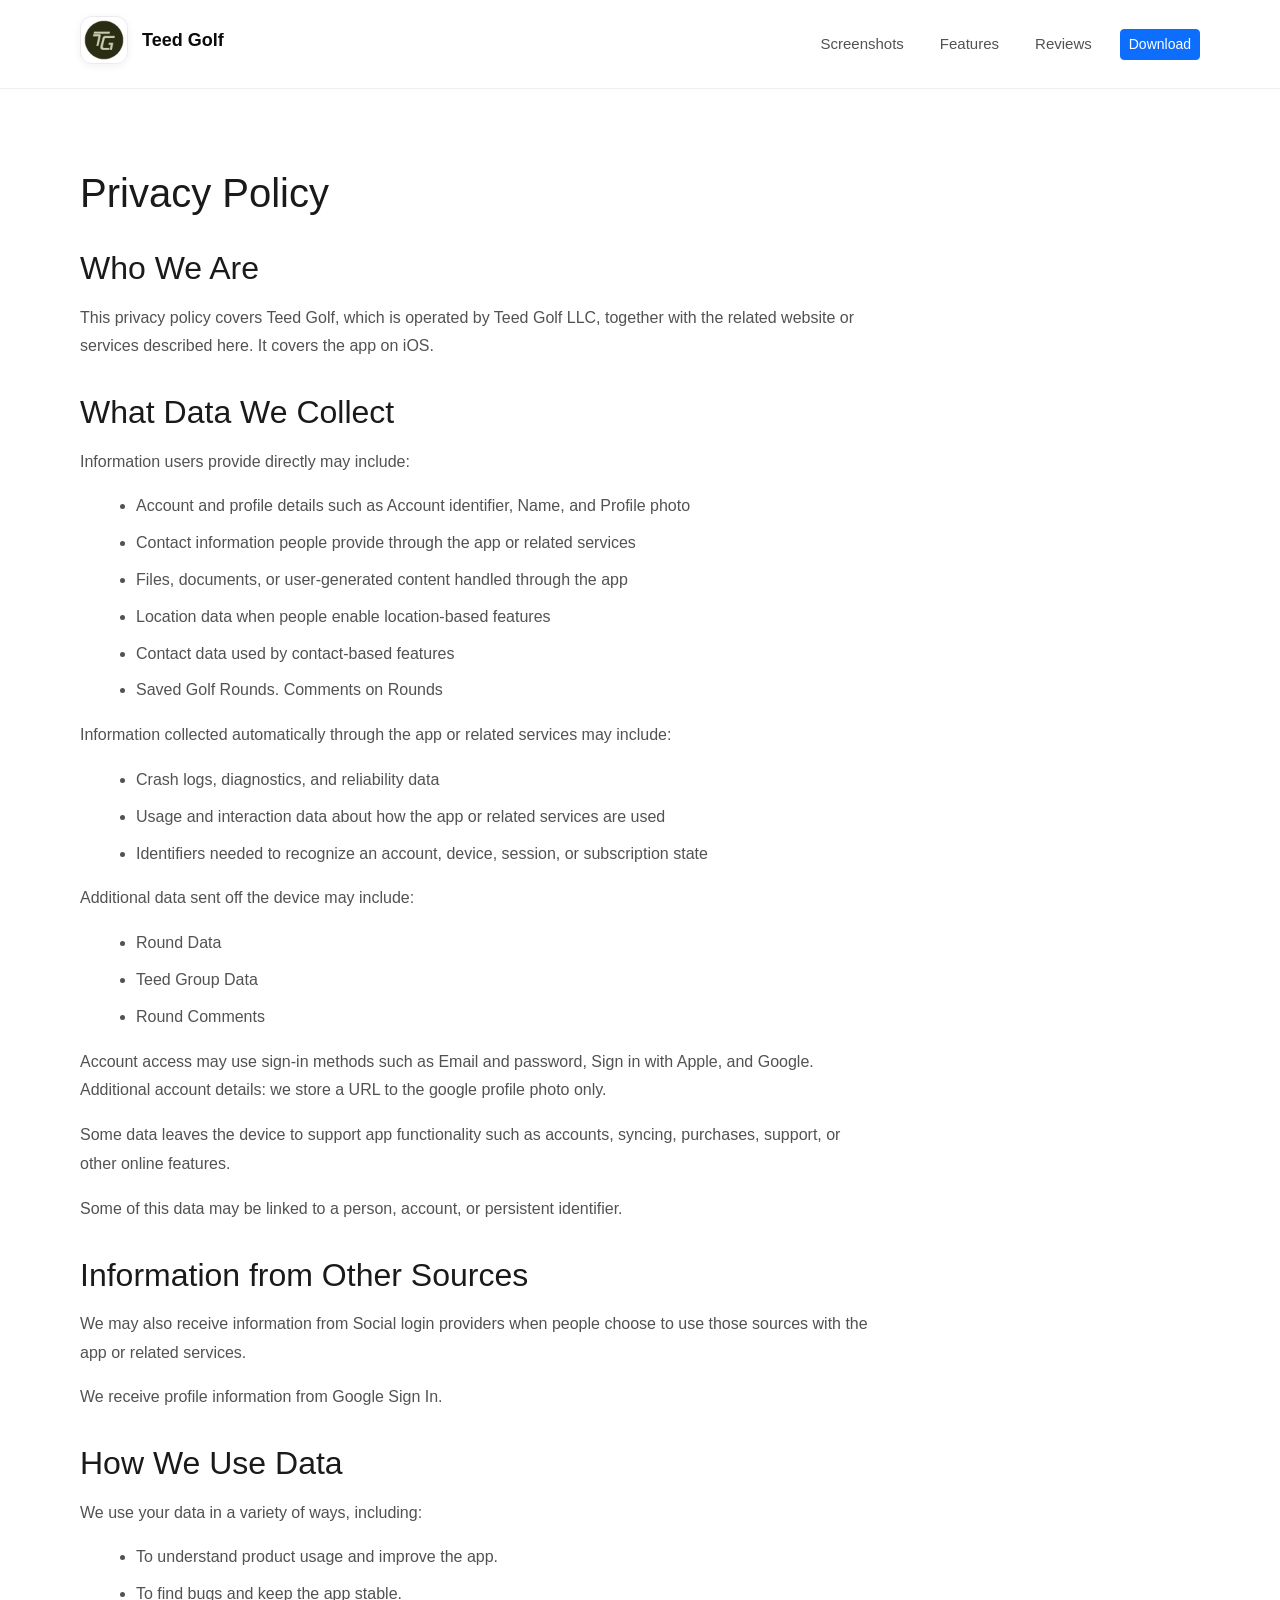
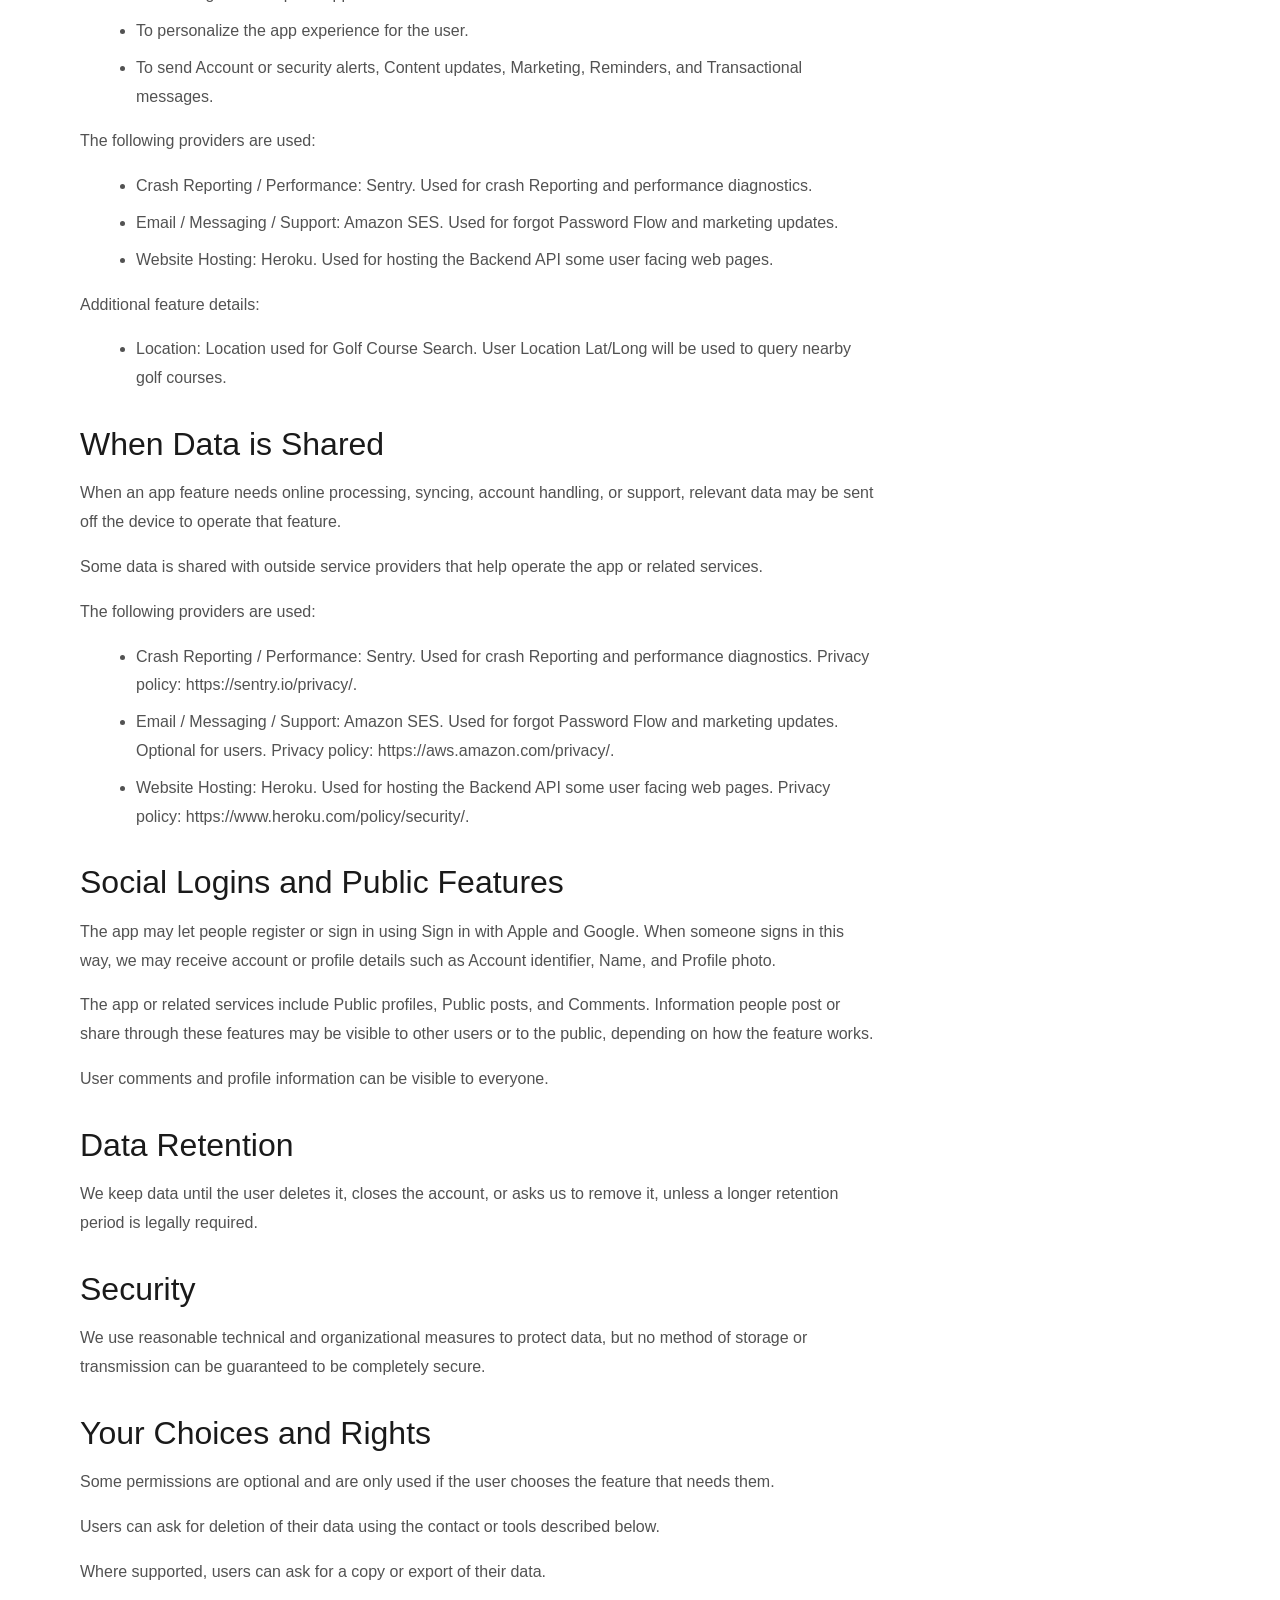
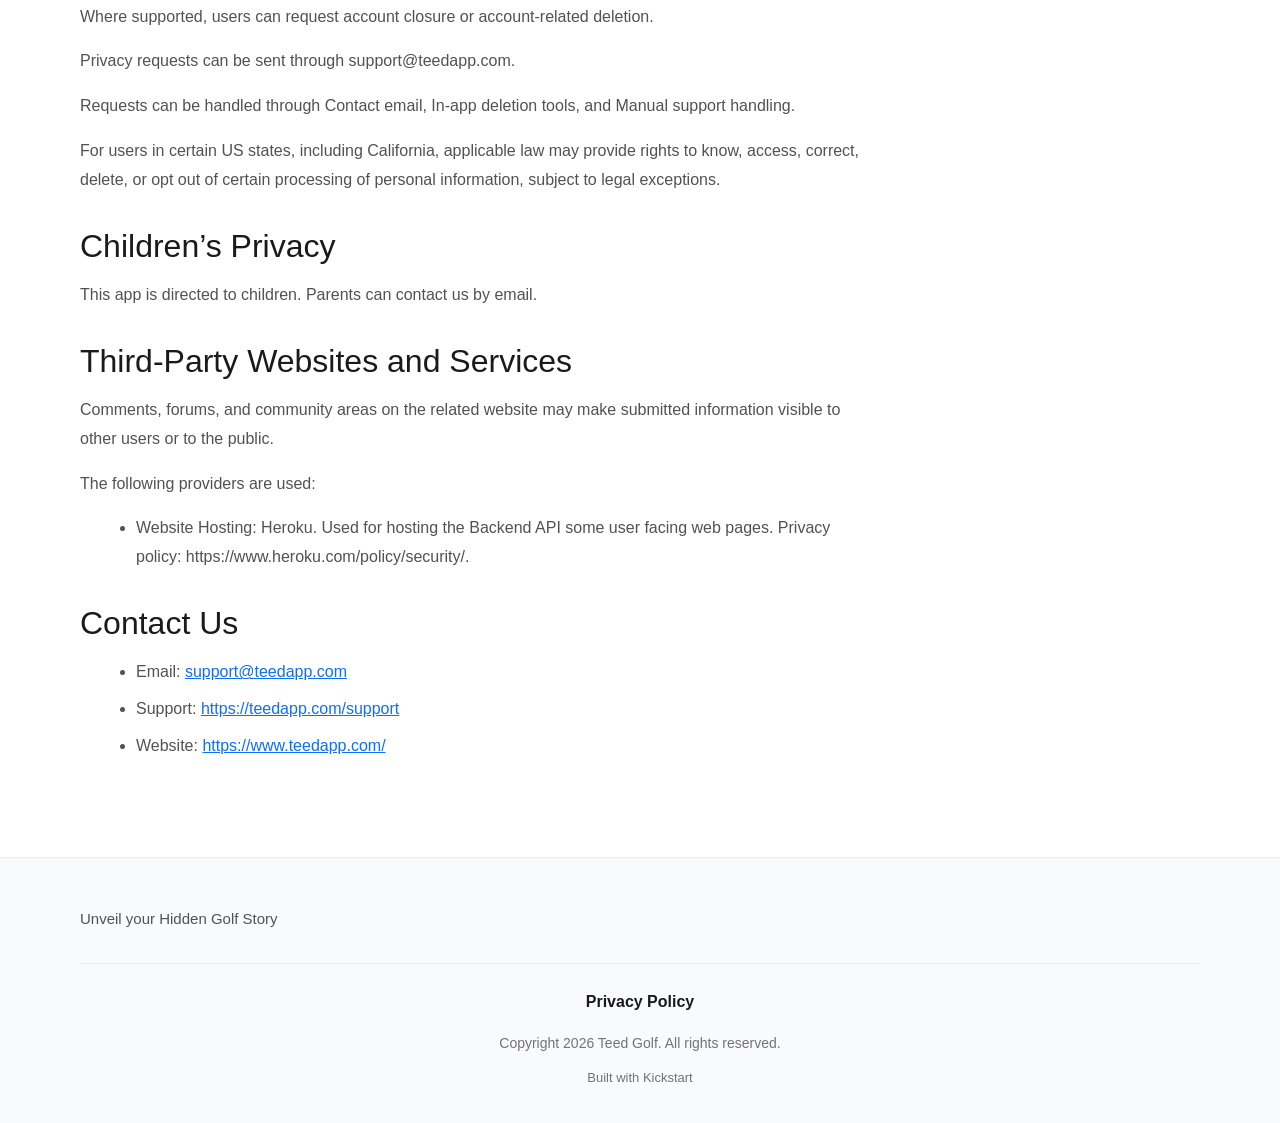
==== privacy/index.html @ bc4f7101 "Deploy website – May 19, 2026 at 9:22 AM" ====
<!doctype html>
<html lang="en" data-light-theme="light" data-dark-theme="dark">
  <head>
    <base href="../" />
    <meta property="og:site_name" content="Teed Golf" />
    <meta property="og:title" content="Privacy Policy" />
    <meta name="twitter:title" content="Privacy Policy" />
    <meta property="og:url" content="https://example.com/privacy" />
    <meta name="twitter:domain" content="example.com" />
    <meta name="twitter:card" content="summary_large_image" />
    <meta name="twitter:dnt" content="on" />
    <meta charset="utf-8" />
    <meta name="viewport" content="width=device-width, initial-scale=1" />
    <meta name="author" content="Teed Golf" />
    <meta name="generator" content="Ignite v0.6.0" />
    <title>Privacy Policy</title>
    <link href="css/bootstrap.min.css" rel="stylesheet" />
    <link href="css/bootstrap-icons.min.css" rel="stylesheet" />
    <link href="css/ignite-core.min.css" rel="stylesheet" />
    <link href="https://example.com/privacy" rel="canonical" />
    <link href="images/favicon.png" rel="icon" />
    <link href="css/styles.css" rel="stylesheet" />
    <style>
:root {
    --primary-color: #203018;
    --primary-rgb: 32, 48, 24;
    --font-family: -apple-system, BlinkMacSystemFont, 'Segoe UI', Roboto, 'Helvetica Neue', Arial, sans-serif;
    color-scheme: light;
}
</style>
    <meta name="apple-itunes-app" content="app-id=6480015889" />
  </head>
  <body data-site-classes="site-shell light-mode" data-bs-theme="light">
    <header>
      <nav class="site-header navbar navbar-expand-md">
        <div class="container flex-wrap flex-lg-nowrap">
          <div class="me-2 me-md-auto">
            <a href="index.html" class="brand-link d-inline-flex align-items-center navbar-brand"><img src="images/logo.png" alt="Logo" class="site-logo" /><span class="brand-name">Teed Golf</span></a>
          </div>
          <button type="button" class="navbar-toggler btn" data-bs-toggle="collapse" data-bs-target="#navbarCollapse" aria-controls="navbarCollapse" aria-expanded="false" aria-label="Toggle navigation"><span class="navbar-toggler-icon"></span></button>
          <div id="navbarCollapse" class="collapse navbar-collapse">
            <ul class="navbar-nav mb-2 mb-md-0 col justify-content-end">
              <li class="nav-item"><a href="#screenshots" class="nav-link text-nowrap">Screenshots</a></li>
              <li class="nav-item"><a href="#features" class="nav-link text-nowrap">Features</a></li>
              <li class="nav-item"><a href="#reviews" class="nav-link text-nowrap">Reviews</a></li>
              <li class="nav-item"><a href="https://apps.apple.com/app/id6480015889" class="text-nowrap btn btn-sm btn-primary">Download</a></li>
            </ul>
          </div>
        </div>
      </nav>
    </header>
    <main class="site-main">
      <div class="ig-main-content">
        <div class="privacy-page">
          <div class="container">
            <div class="privacy-content">
              <div>
                <h1>Privacy Policy</h1>
                <h2>Who We Are</h2>
                <p>This privacy policy covers Teed Golf, which is operated by Teed Golf LLC, together with the related website or services described here. It covers the app on iOS.</p>
                <h2>What Data We Collect</h2>
                <p>Information users provide directly may include:</p>
                <ul>
                  <li>Account and profile details such as Account identifier, Name, and Profile photo</li>
                  <li>Contact information people provide through the app or related services</li>
                  <li>Files, documents, or user-generated content handled through the app</li>
                  <li>Location data when people enable location-based features</li>
                  <li>Contact data used by contact-based features</li>
                  <li>Saved Golf Rounds. Comments on Rounds</li>
                </ul>
                <p>Information collected automatically through the app or related services may include:</p>
                <ul>
                  <li>Crash logs, diagnostics, and reliability data</li>
                  <li>Usage and interaction data about how the app or related services are used</li>
                  <li>Identifiers needed to recognize an account, device, session, or subscription state</li>
                </ul>
                <p>Additional data sent off the device may include:</p>
                <ul>
                  <li>Round Data</li>
                  <li>Teed Group Data</li>
                  <li>Round Comments</li>
                </ul>
                <p>Account access may use sign-in methods such as Email and password, Sign in with Apple, and Google. Additional account details: we store a URL to the google profile photo only.</p>
                <p>Some data leaves the device to support app functionality such as accounts, syncing, purchases, support, or other online features.</p>
                <p>Some of this data may be linked to a person, account, or persistent identifier.</p>
                <h2>Information from Other Sources</h2>
                <p>We may also receive information from Social login providers when people choose to use those sources with the app or related services.</p>
                <p>We receive profile information from Google Sign In.</p>
                <h2>How We Use Data</h2>
                <p>We use your data in a variety of ways, including:</p>
                <ul>
                  <li>To understand product usage and improve the app.</li>
                  <li>To find bugs and keep the app stable.</li>
                  <li>To personalize the app experience for the user.</li>
                  <li>To send Account or security alerts, Content updates, Marketing, Reminders, and Transactional messages.</li>
                </ul>
                <p>The following providers are used:</p>
                <ul>
                  <li>Crash Reporting / Performance: Sentry. Used for crash Reporting and performance diagnostics.</li>
                  <li>Email / Messaging / Support: Amazon SES. Used for forgot Password Flow and marketing updates.</li>
                  <li>Website Hosting: Heroku. Used for hosting the Backend API some user facing web pages.</li>
                </ul>
                <p>Additional feature details:</p>
                <ul>
                  <li>Location: Location used for Golf Course Search. User Location Lat/Long will be used to query nearby golf courses.</li>
                </ul>
                <h2>When Data is Shared</h2>
                <p>When an app feature needs online processing, syncing, account handling, or support, relevant data may be sent off the device to operate that feature.</p>
                <p>Some data is shared with outside service providers that help operate the app or related services.</p>
                <p>The following providers are used:</p>
                <ul>
                  <li>Crash Reporting / Performance: Sentry. Used for crash Reporting and performance diagnostics. Privacy policy: https://sentry.io/privacy/.</li>
                  <li>Email / Messaging / Support: Amazon SES. Used for forgot Password Flow and marketing updates. Optional for users. Privacy policy: https://aws.amazon.com/privacy/.</li>
                  <li>Website Hosting: Heroku. Used for hosting the Backend API some user facing web pages. Privacy policy: https://www.heroku.com/policy/security/.</li>
                </ul>
                <h2>Social Logins and Public Features</h2>
                <p>The app may let people register or sign in using Sign in with Apple and Google. When someone signs in this way, we may receive account or profile details such as Account identifier, Name, and Profile photo.</p>
                <p>The app or related services include Public profiles, Public posts, and Comments. Information people post or share through these features may be visible to other users or to the public, depending on how the feature works.</p>
                <p>User comments and profile information can be visible to everyone.</p>
                <h2>Data Retention</h2>
                <p>We keep data until the user deletes it, closes the account, or asks us to remove it, unless a longer retention period is legally required.</p>
                <h2>Security</h2>
                <p>We use reasonable technical and organizational measures to protect data, but no method of storage or transmission can be guaranteed to be completely secure.</p>
                <h2>Your Choices and Rights</h2>
                <p>Some permissions are optional and are only used if the user chooses the feature that needs them.</p>
                <p>Users can ask for deletion of their data using the contact or tools described below.</p>
                <p>Where supported, users can ask for a copy or export of their data.</p>
                <p>Where supported, users can request account closure or account-related deletion.</p>
                <p>Privacy requests can be sent through support@teedapp.com.</p>
                <p>Requests can be handled through Contact email, In-app deletion tools, and Manual support handling.</p>
                <p>For users in certain US states, including California, applicable law may provide rights to know, access, correct, delete, or opt out of certain processing of personal information, subject to legal exceptions.</p>
                <h2>Children’s Privacy</h2>
                <p>This app is directed to children. Parents can contact us by email.</p>
                <h2>Third-Party Websites and Services</h2>
                <p>Comments, forums, and community areas on the related website may make submitted information visible to other users or to the public.</p>
                <p>The following providers are used:</p>
                <ul>
                  <li>Website Hosting: Heroku. Used for hosting the Backend API some user facing web pages. Privacy policy: https://www.heroku.com/policy/security/.</li>
                </ul>
                <h2>Contact Us</h2>
                <ul>
                  <li>Email: <a href="mailto:support@teedapp.com">support@teedapp.com</a></li>
                  <li>Support: <a href="https://teedapp.com/support">https://teedapp.com/support</a></li>
                  <li>Website: <a href="https://www.teedapp.com/">https://www.teedapp.com/</a></li>
                </ul>
              </div>
            </div>
          </div>
        </div>
      </div>
    </main>
    <div class="site-footer">
      <div class="container">
        <div class="footer-content">
          <div class="footer-brand">
            <p class="footer-tagline">Unveil your Hidden Golf Story</p>
          </div>
        </div>
        <div class="footer-copyright">
          <div class="footer-links">
            <a href="privacy/index.html" class="footer-privacy-link">Privacy Policy</a>
          </div>
          <p>Copyright 2026 Teed Golf. All rights reserved.</p>
          <a href="https://kickstart.tools" class="footer-kickstart-link">Built with Kickstart</a>
        </div>
      </div>
    </div>
    <script src="js/bootstrap.bundle.min.js"></script>
    <script src="js/ignite-core.js"></script>
  </body>
</html>
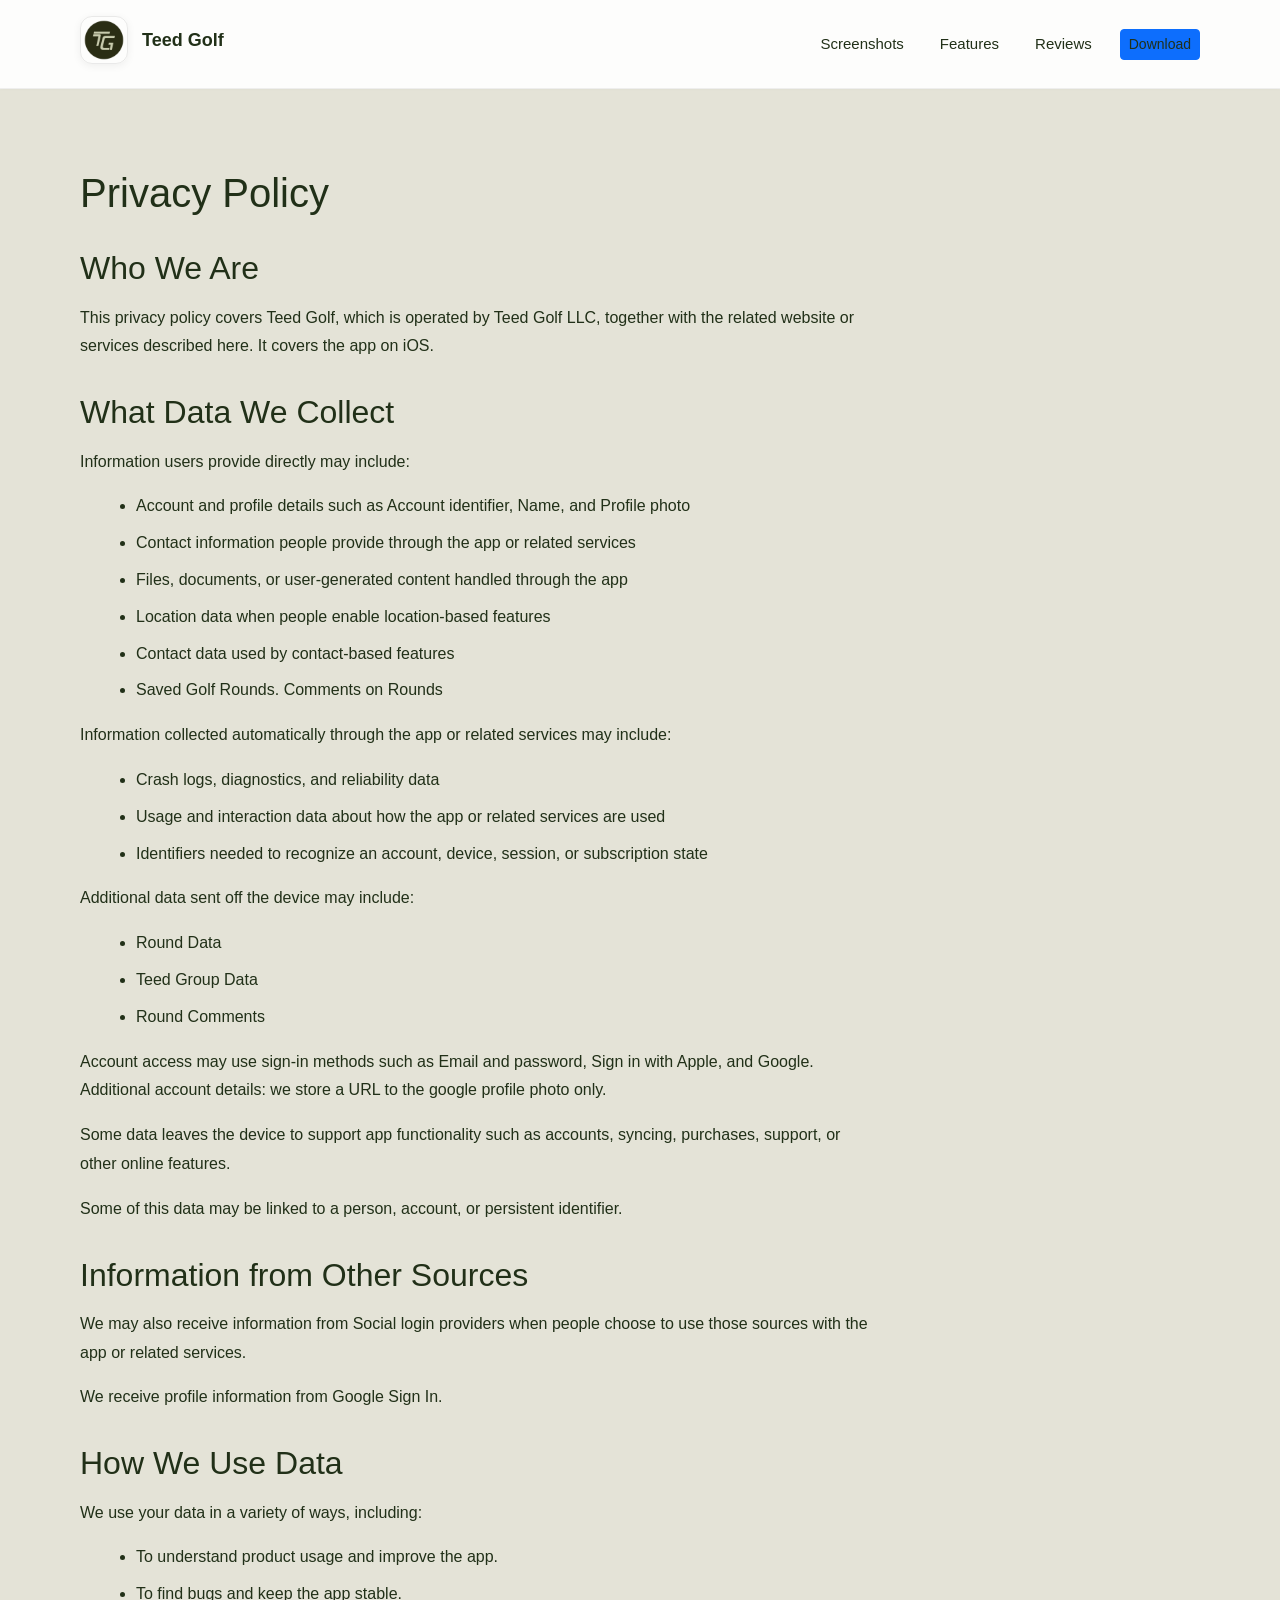
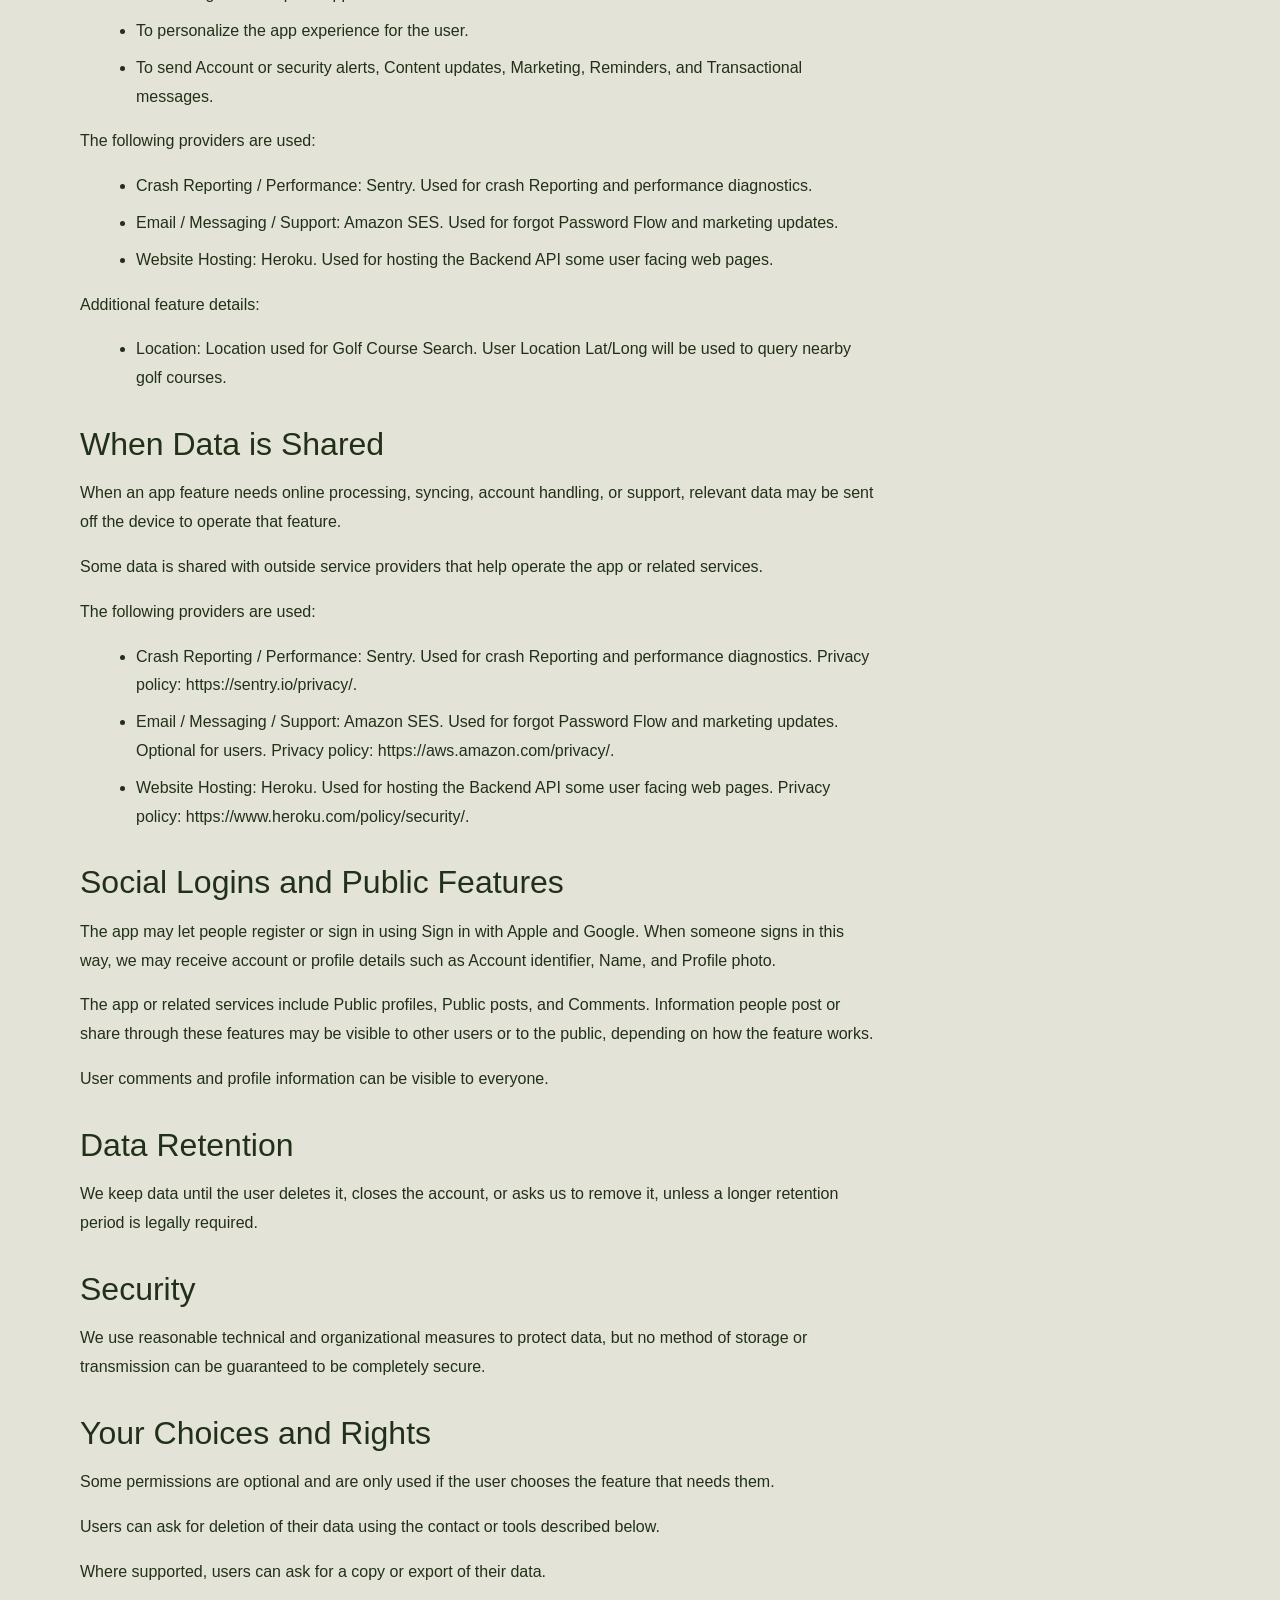
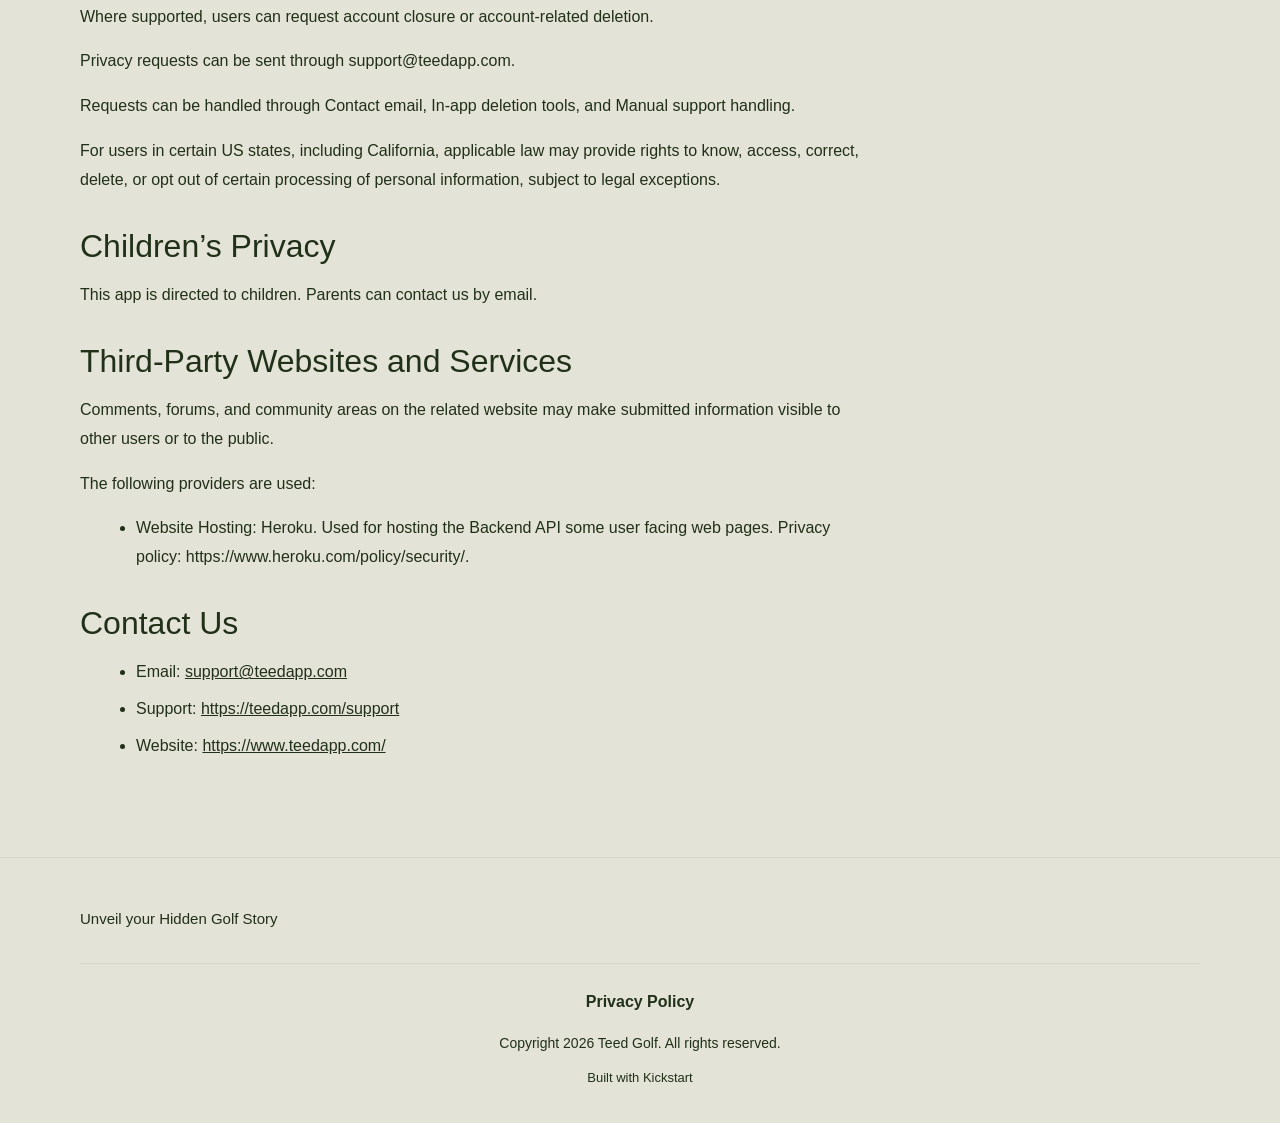
==== commit 36a41e54: "Deploy website – May 19, 2026 at 9:28 AM" ====
--- a/privacy/index.html
+++ b/privacy/index.html
@@ -28,6 +28,7 @@
     color-scheme: light;
 }
 </style>
+    <link href="css/custom.css" rel="stylesheet" />
     <meta name="apple-itunes-app" content="app-id=6480015889" />
   </head>
   <body data-site-classes="site-shell light-mode" data-bs-theme="light">
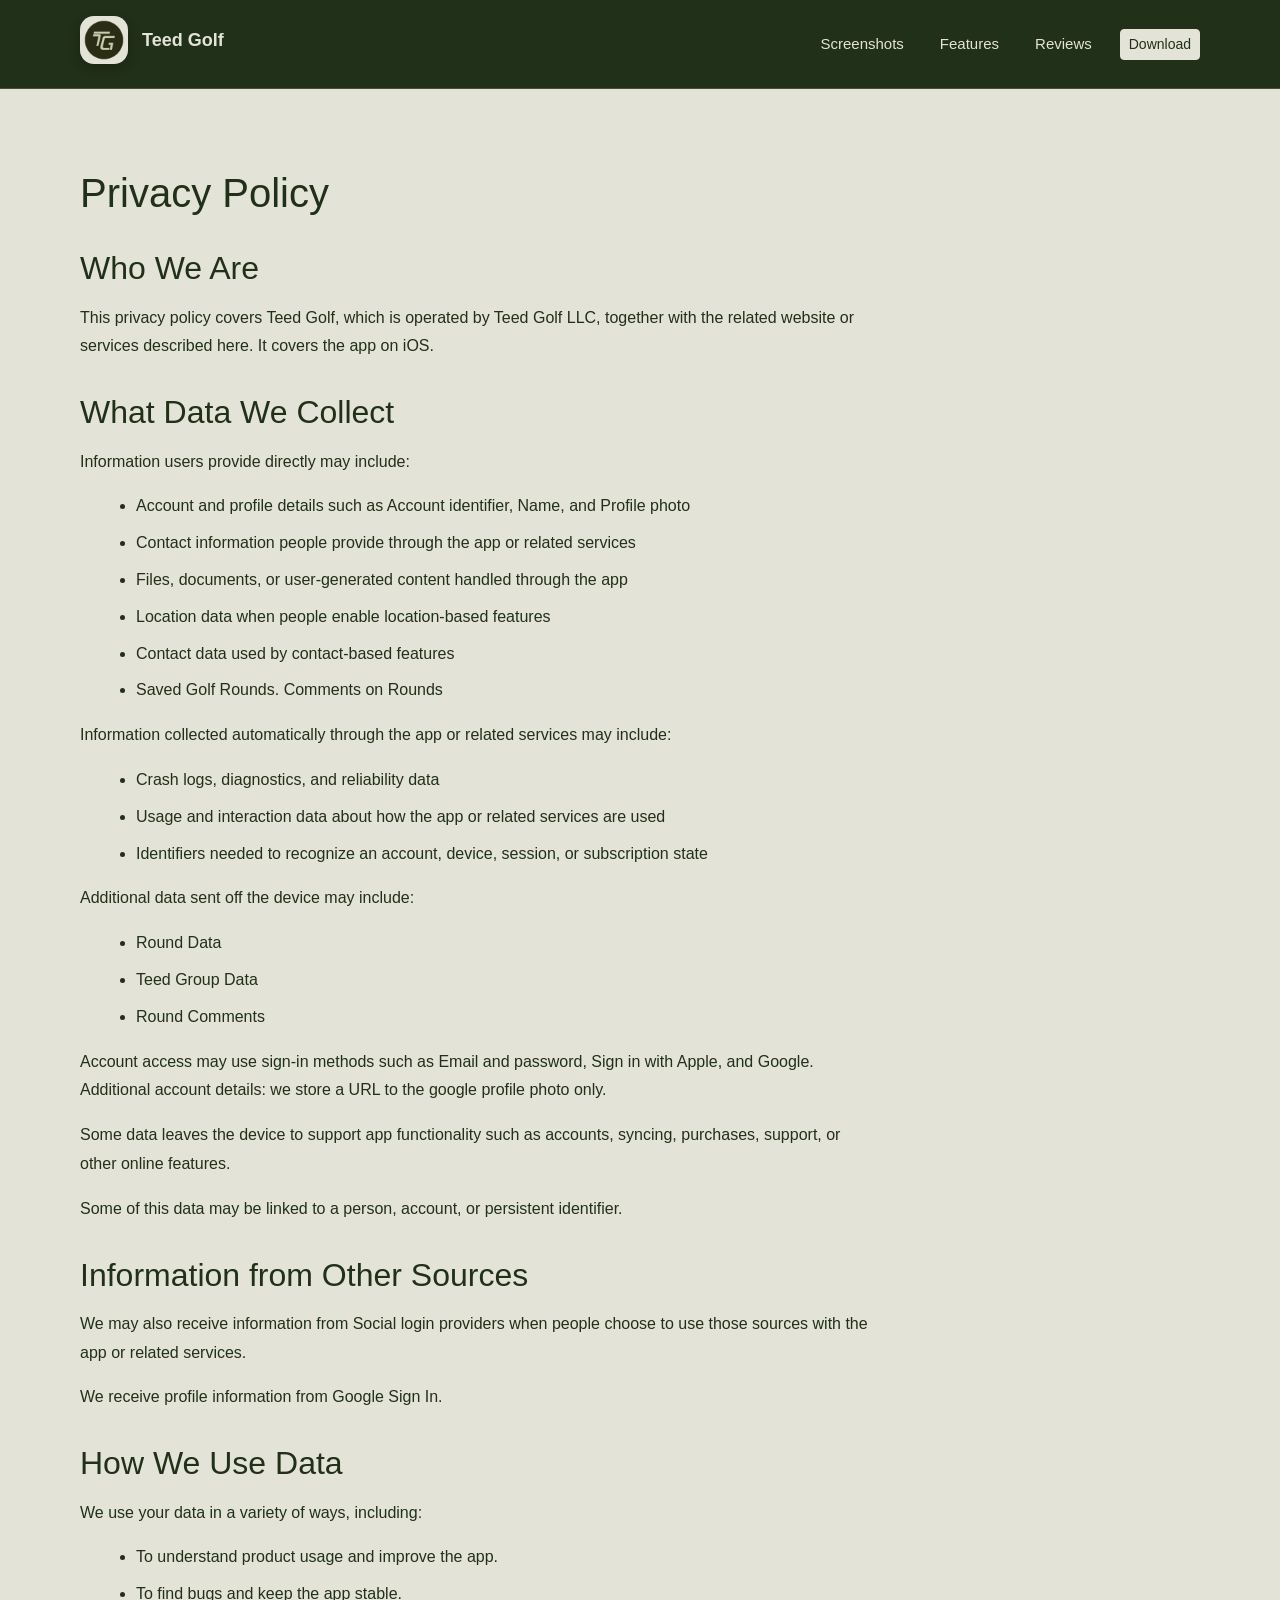
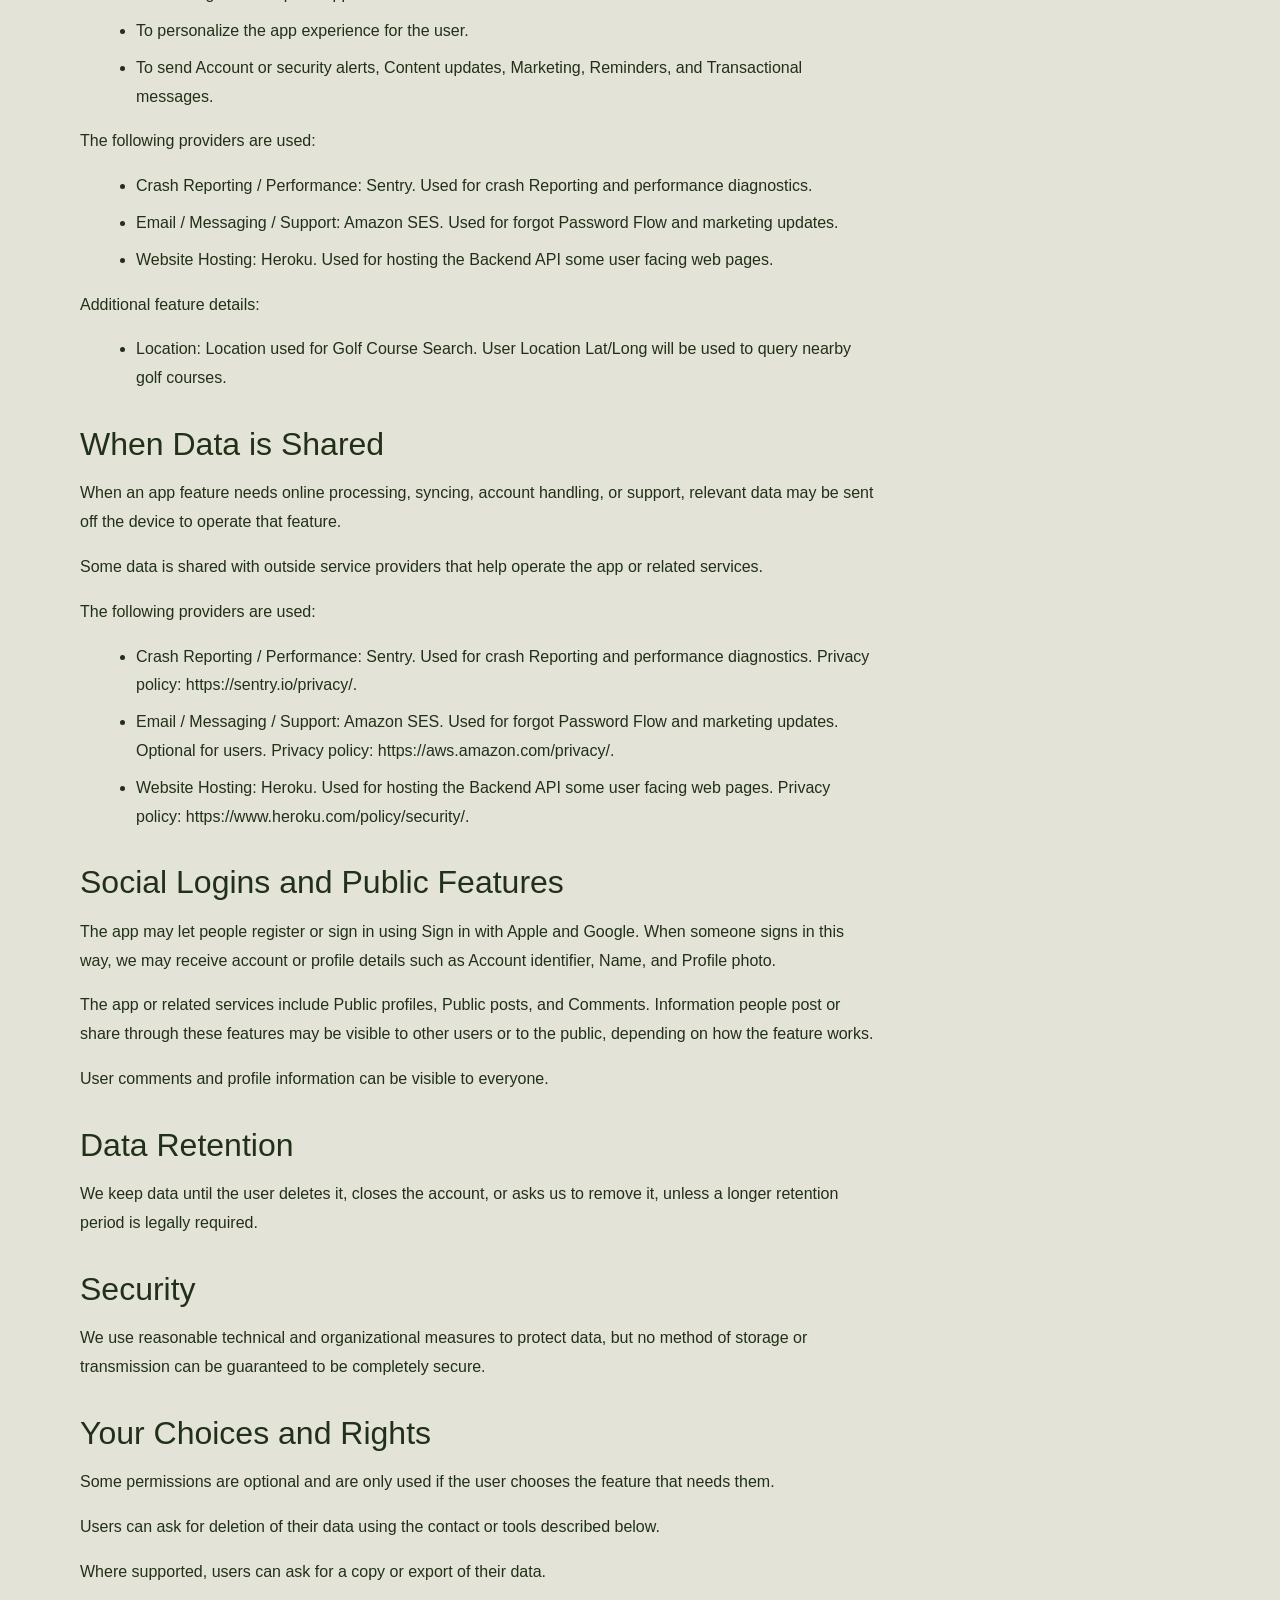
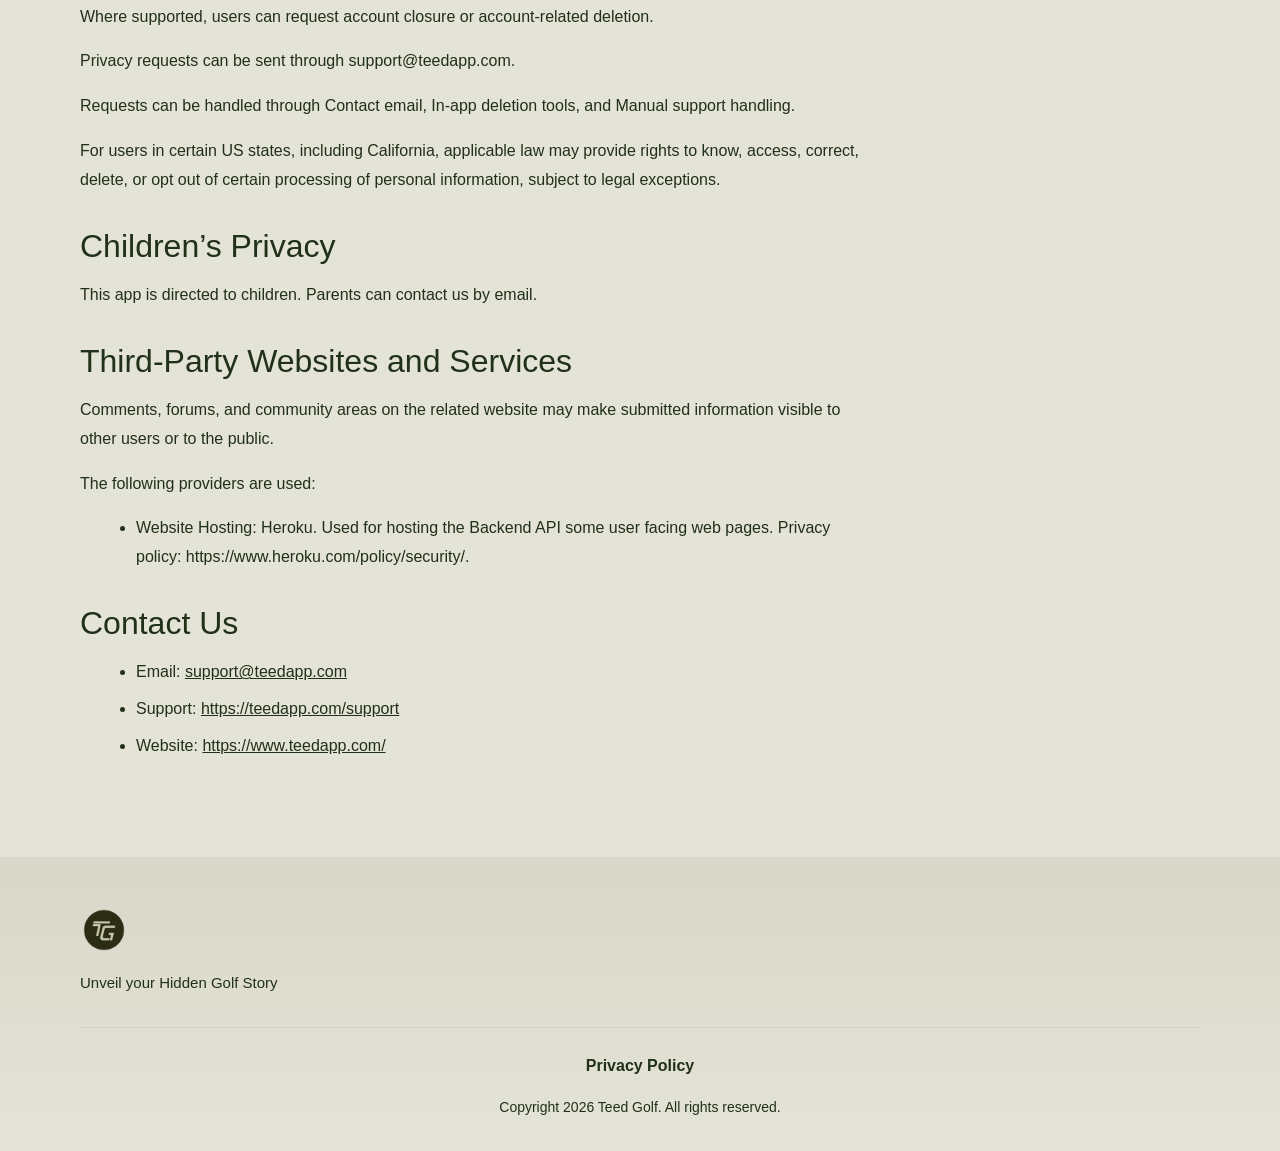
==== commit 273b77fd: "Deploy website – May 19, 2026 at 11:09 AM" ====
--- a/privacy/index.html
+++ b/privacy/index.html
@@ -154,6 +154,7 @@
       <div class="container">
         <div class="footer-content">
           <div class="footer-brand">
+            <img src="images/footer-logo.png" alt="Logo" class="footer-logo" />
             <p class="footer-tagline">Unveil your Hidden Golf Story</p>
           </div>
         </div>
@@ -162,7 +163,6 @@
             <a href="privacy/index.html" class="footer-privacy-link">Privacy Policy</a>
           </div>
           <p>Copyright 2026 Teed Golf. All rights reserved.</p>
-          <a href="https://kickstart.tools" class="footer-kickstart-link">Built with Kickstart</a>
         </div>
       </div>
     </div>
